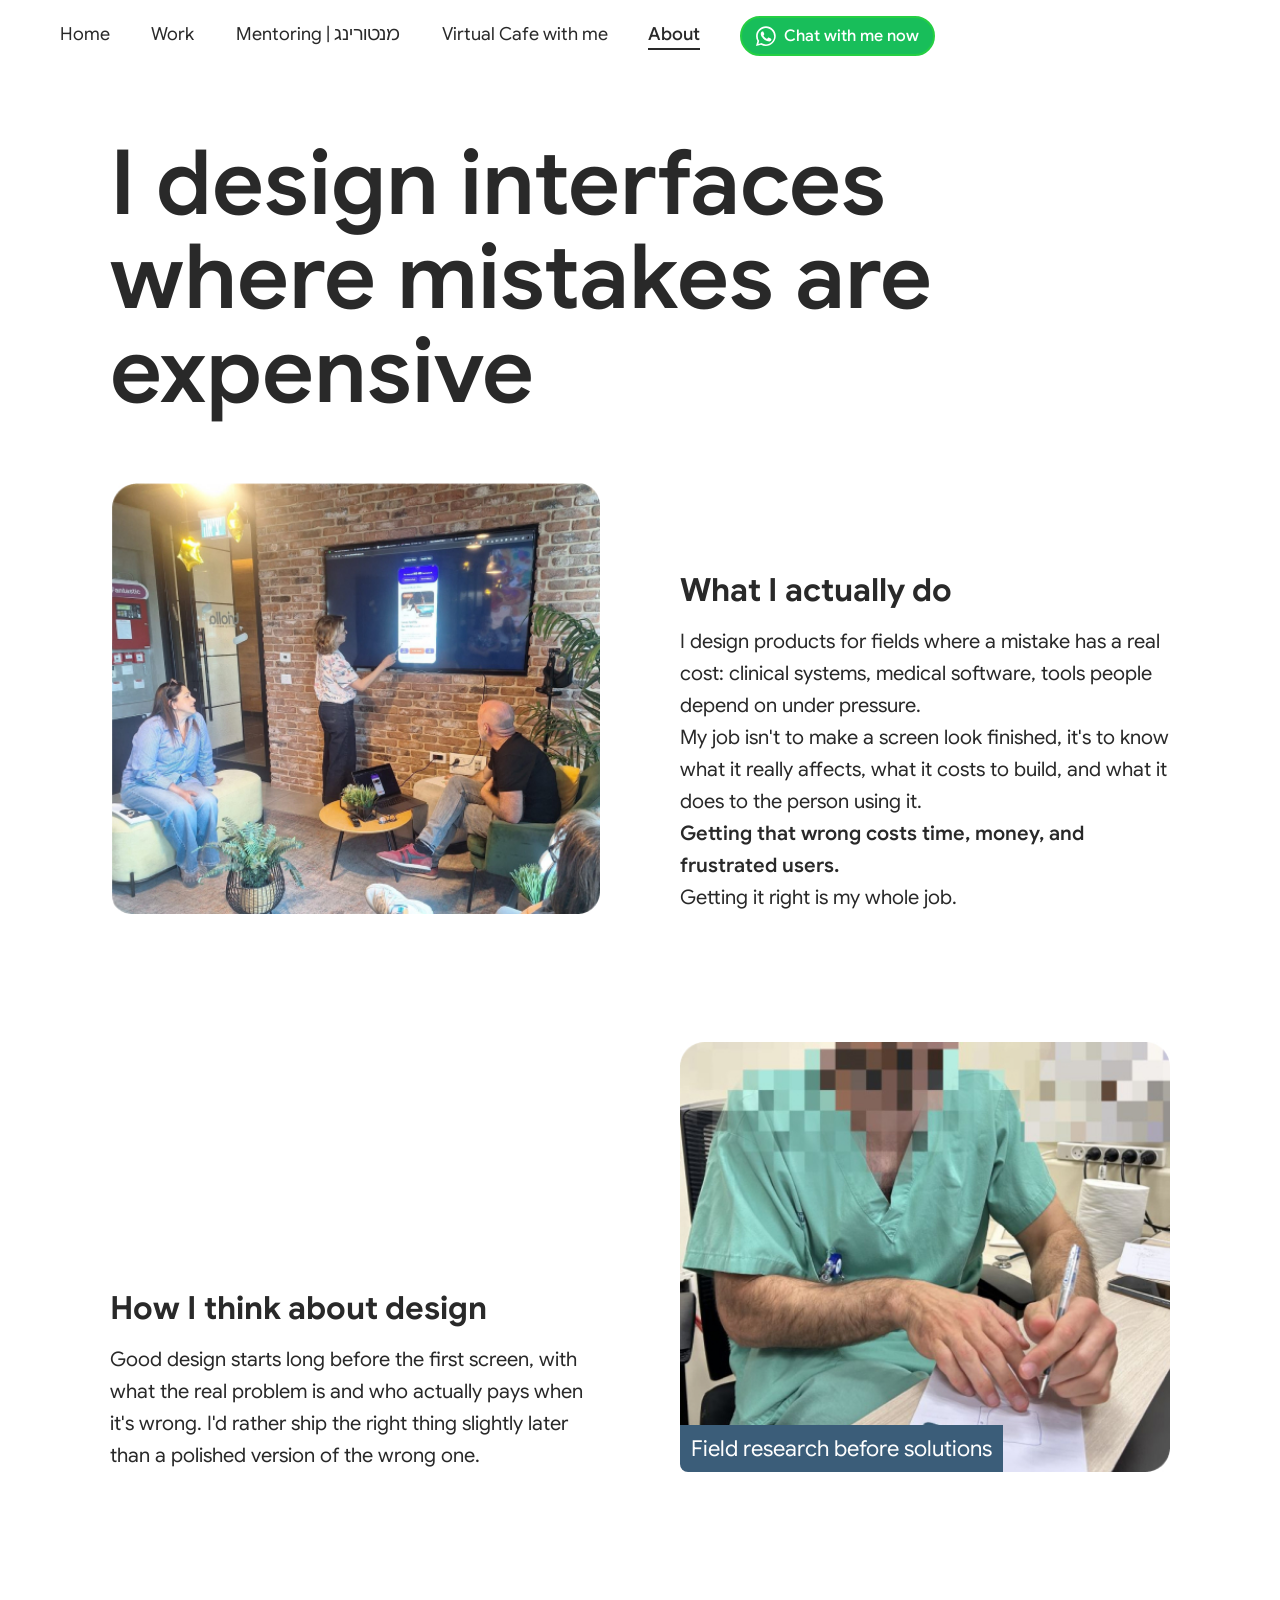
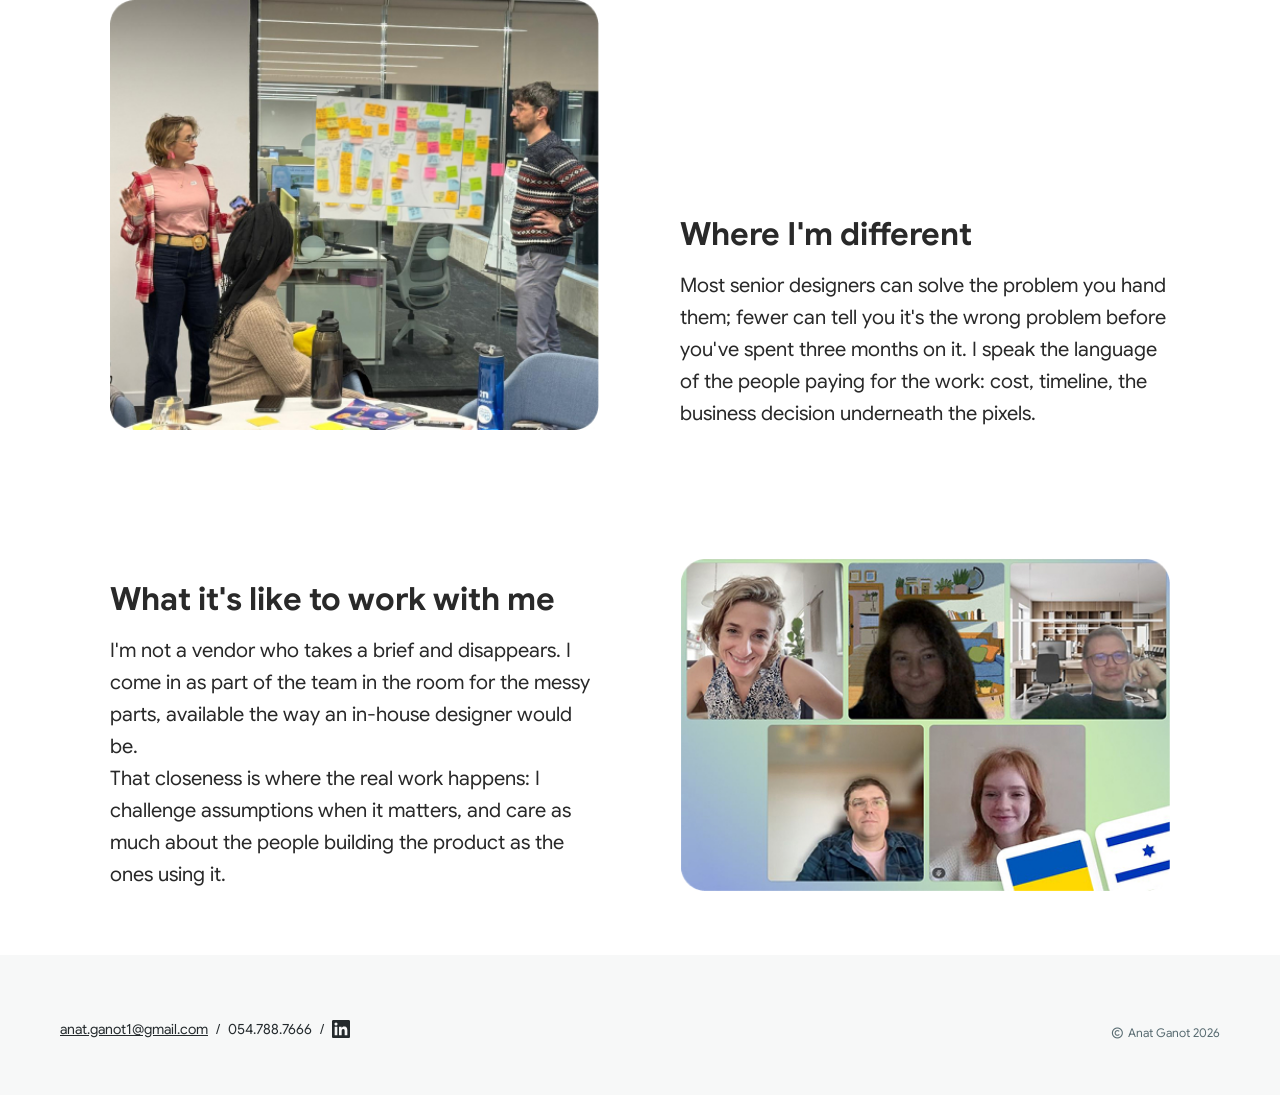
==== about.html @ b9b7912c "First version of my site" ====
<!DOCTYPE html>
<html lang="en">
<head>
  <meta charset="UTF-8" />
  <meta name="viewport" content="width=device-width, initial-scale=1.0" />
  <title>About — Anat Ganot</title>
  <meta name="description" content="Anat Ganot designs interfaces for fields where mistakes are expensive — clinical systems, medical software, and tools people depend on under pressure." />

  <link rel="preload" href="fonts/GoogleSans-Regular.woff2" as="font" type="font/woff2" crossorigin />
  <link rel="preload" href="fonts/GoogleSans-SemiBold.woff2" as="font" type="font/woff2" crossorigin />

  <link rel="stylesheet" href="styles.css?v=20260630" />
</head>
<body>

  <!-- ============ NAV ============ -->
  <header class="site-header">
    <nav class="nav container" aria-label="Primary">
      <a href="index.html" class="nav-link" data-text="Home"><span>Home</span></a>
      <a href="index.html#work" class="nav-link" data-text="Work"><span>Work</span></a>
      <!-- "How I Built This Site with AI" hidden for now; restore when the page is designed
      <a href="case-study.html" class="nav-link" data-text="How I Built This Site with AI"><span>How I Built This Site with AI</span></a>
      -->
      <a href="mentoring.html" class="nav-link" data-text="Mentoring | מנטורינג"><span>Mentoring | מנטורינג</span></a>
      <a href="book-call.html" class="nav-link" data-text="Virtual Cafe with me"><span>Virtual Cafe with me</span></a>
      <a href="about.html" class="nav-link is-active" data-text="About"><span>About</span></a>

      <a href="#" class="btn-whatsapp nav-chat js-whatsapp" role="button">
        <span class="wa-icon" aria-hidden="true"></span>
        <span>Chat with me now</span>
      </a>

      <button class="nav-toggle" aria-label="Open menu" aria-expanded="false" aria-controls="mobile-menu">
        <span></span><span></span><span></span>
      </button>
    </nav>
  </header>

  <div class="mobile-menu" id="mobile-menu" hidden>
    <a href="index.html" class="nav-link" data-text="Home"><span>Home</span></a>
    <a href="index.html#work" class="nav-link" data-text="Work"><span>Work</span></a>
    <!-- Hidden for now — to be designed later
    <a href="case-study.html" class="nav-link" data-text="How I Built This Site with AI"><span>How I Built This Site with AI</span></a>
    -->
    <a href="mentoring.html" class="nav-link" data-text="Mentoring | מנטורינג"><span>Mentoring | מנטורינג</span></a>
    <a href="book-call.html" class="nav-link" data-text="Virtual Cafe with me"><span>Virtual Cafe with me</span></a>
    <a href="about.html" class="nav-link is-active" data-text="About"><span>About</span></a>
  </div>

  <main class="about">
    <!-- Intro -->
    <section class="about-intro">
      <h1 class="about-headline">I design interfaces where mistakes are expensive</h1>
    </section>

    <!-- Section 1 — image left, text right -->
    <section class="about-row about-row--img-left">
      <h2 class="about-title">What I actually do</h2>
      <figure class="about-figure">
        <img src="assets/about/about-1.jpg" alt="Anat working on a clinical interface"
             onerror="this.classList.add('img-missing'); this.alt='Add assets/about/about-1.jpg';" />
      </figure>
      <div class="about-textblock">
        <p class="about-text">I design products for fields where a mistake has a real cost: clinical systems, medical software, tools people depend on under pressure.
My job isn't to make a screen look finished, it's to know what it really affects, what it costs to build, and what it does to the person using it.</p>
        <p class="about-text strong">Getting that wrong costs time, money, and frustrated users.</p>
        <p class="about-text">Getting it right is my whole job.</p>
      </div>
    </section>

    <!-- Section 2 — text left, image right (with caption) -->
    <section class="about-row about-row--img-right">
      <h2 class="about-title">How I think about design</h2>
      <figure class="about-figure">
        <img src="assets/about/about-2.jpg" alt="Field research session"
             onerror="this.classList.add('img-missing'); this.alt='Add assets/about/about-2.jpg';" />
        <figcaption class="about-caption">Field research before solutions</figcaption>
      </figure>
      <div class="about-textblock">
        <p class="about-text">Good design starts long before the first screen, with what the real problem is and who actually pays when it's wrong. I'd rather ship the right thing slightly later than a polished version of the wrong one.</p>
      </div>
    </section>

    <!-- Section 3 — image left, text right -->
    <section class="about-row about-row--img-left">
      <h2 class="about-title">Where I'm different</h2>
      <figure class="about-figure">
        <img src="assets/about/about-3.jpg" alt="Whiteboard problem framing"
             onerror="this.classList.add('img-missing'); this.alt='Add assets/about/about-3.jpg';" />
      </figure>
      <div class="about-textblock">
        <p class="about-text">Most senior designers can solve the problem you hand them; fewer can tell you it's the wrong problem before you've spent three months on it. I speak the language of the people paying for the work: cost, timeline, the business decision underneath the pixels.</p>
      </div>
    </section>

    <!-- Section 4 — text left, image right -->
    <section class="about-row about-row--img-right">
      <h2 class="about-title">What it's like to work with me</h2>
      <figure class="about-figure wide">
        <img src="assets/about/about-4.jpg" alt="Working alongside the team"
             onerror="this.classList.add('img-missing'); this.alt='Add assets/about/about-4.jpg';" />
      </figure>
      <div class="about-textblock">
        <p class="about-text">I'm not a vendor who takes a brief and disappears. I come in as part of the team in the room for the messy parts, available the way an in-house designer would be.
That closeness is where the real work happens: I challenge assumptions when it matters, and care as much about the people building the product as the ones using it.</p>
      </div>
    </section>
  </main>

  <!-- ============ FOOTER ============ -->
  <footer class="site-footer">
    <div class="footer-inner">
      <div class="footer-contact">
        <a href="mailto:anat.ganot1@gmail.com" class="footer-email">anat.ganot1@gmail.com</a>
        <span class="footer-sep">/</span>
        <a href="tel:+972547887666" class="footer-phone">054.788.7666</a>
        <span class="footer-sep">/</span>
        <a href="https://www.linkedin.com/in/anat-ganot-a889bb147/" class="footer-linkedin" target="_blank" rel="noopener" aria-label="Anat Ganot on LinkedIn">
          <svg viewBox="0 0 24 24" xmlns="http://www.w3.org/2000/svg" aria-hidden="true"><path d="M20.45 20.45h-3.56v-5.57c0-1.33-.03-3.04-1.85-3.04-1.85 0-2.14 1.45-2.14 2.94v5.67H9.35V9h3.41v1.56h.05c.48-.9 1.64-1.85 3.37-1.85 3.6 0 4.27 2.37 4.27 5.45v6.29zM5.34 7.43a2.06 2.06 0 1 1 0-4.13 2.06 2.06 0 0 1 0 4.13zM7.12 20.45H3.56V9h3.56v11.45zM22.22 0H1.77C.79 0 0 .77 0 1.72v20.56C0 23.23.79 24 1.77 24h20.45c.98 0 1.78-.77 1.78-1.72V1.72C24 .77 23.2 0 22.22 0z"/></svg>
        </a>
      </div>
      <div class="footer-copy">
        <span class="c">©</span>
        <span>Anat Ganot 2026</span>
      </div>
    </div>
  </footer>

  <!-- Floating WhatsApp (mobile only) -->
  <a href="#" class="whatsapp-float js-whatsapp" aria-label="Chat with me on WhatsApp">
    <span class="wa-icon" aria-hidden="true"></span>
    <span class="whatsapp-float-label">Chat with me now</span>
  </a>

  <script src="main.js?v=20260630"></script>
</body>
</html>
---- styles.css ----
/* ============================================================
   Anat Ganot — Portfolio
   Tokens pulled from Figma (My new website / node 377:21655)
   ============================================================ */

/* ---- Google Sans (self-hosted, subset: Latin + Hebrew + symbols) ---- */
@font-face {
  font-family: 'Google Sans';
  font-style: normal;
  font-weight: 400;
  font-display: swap;
  src: url('fonts/GoogleSans-Regular.woff2') format('woff2');
}
@font-face {
  font-family: 'Google Sans';
  font-style: normal;
  font-weight: 500;
  font-display: swap;
  src: url('fonts/GoogleSans-Medium.woff2') format('woff2');
}
@font-face {
  font-family: 'Google Sans';
  font-style: normal;
  font-weight: 600;
  font-display: swap;
  src: url('fonts/GoogleSans-SemiBold.woff2') format('woff2');
}
@font-face {
  font-family: 'Google Sans';
  font-style: normal;
  font-weight: 700;
  font-display: swap;
  src: url('fonts/GoogleSans-Bold.woff2') format('woff2');
}

:root {
  /* Font families */
  --font-main: 'Google Sans', system-ui, -apple-system, sans-serif;
  --font-poppins: var(--font-main); /* Poppins removed — Google Sans only (supports EN + HE) */

  /* Neutrals */
  --neutral-950: #292929;
  --neutral-900: #3d3d3d;
  --neutral-600: #656565;
  --neutral-500: #7c7c7c;
  --neutral-300: #bdbdbd;
  --neutral-200: #dcdcdc;
  --neutral-75:  #f6f6f6;
  --neutral-50:  #ffffff;

  /* Brand */
  --porcelain-50:  #f7f8f8;
  --porcelain-100: #f1f3f4;
  --paradiso-400:  #44c6cc;
  --paradiso-800:  #255c65;
  --nav-ink:       #12333a; /* header nav link color (Figma: Header items) */
  --teal-2:        #1b9f94;
  --purple-500:    #926097;

  /* WhatsApp / shipping */
  --whatsapp:        #18be5a;
  --whatsapp-border: #25cf43;
  --shipping-light:  #e8fef1;
  --shipping-dark:   #18be5a;

  /* Type scale */
  --t-6xl: 90px;  --lh-6xl: 94px;
  --t-3xl: 32px;
  --t-2xl: 24px;  --lh-2xl: 32px;
  --t-xl:  20px;
  --t-lg:  18px;
  --t-md:  16px;  --lh-md: 24px;
  --t-sm:  14px;  --lh-sm: 20px;
  --t-xs:  12px;  --lh-xs: 16px;

  /* Layout */
  --container: 1240px;
  --gutter: 40px;
  --radius-card: 8px;
}

* { box-sizing: border-box; }

html { scroll-behavior: smooth; }

body {
  margin: 0;
  font-family: var(--font-main);
  color: var(--neutral-950);
  background: var(--neutral-50);
  -webkit-font-smoothing: antialiased;
  text-rendering: optimizeLegibility;
}

a { color: inherit; text-decoration: none; }

.container {
  max-width: var(--container);
  margin: 0 auto;
  padding-inline: var(--gutter);
}

/* ============ NAV ============ */
.site-header {
  position: sticky;
  top: 0;
  z-index: 50;
  background: rgba(255, 255, 255, 0.92);
  backdrop-filter: blur(8px);
  border-bottom: 1px solid transparent;
}

.nav {
  display: flex;
  align-items: center;
  gap: 40px;                 /* new nav: wider, left-aligned spacing */
  height: 72px;
}

/* Nav links — Figma node 362:15549: 18px, #292929, Idle=Regular, Hover/Selected=Medium + underline */
.nav-link {
  display: inline-flex;
  flex-direction: column;
  align-items: center;            /* stacks the visible text over a hidden bold "ghost" */
  font-size: 18px;
  font-weight: 400;
  color: var(--neutral-950);
  white-space: nowrap;
  padding: 0;
}
/* underline lives on the label span, so it matches the text width (not the padding) */
.nav-link > span {
  border-bottom: 2px solid transparent;
  padding-bottom: 3px;
}
/* Hidden Medium-weight copy fixes each link's width to its bold footprint,
   so hover/active weight changes never reflow neighbouring links. */
.nav-link::after {
  content: attr(data-text);
  font-weight: 500;
  height: 0;
  overflow: hidden;
  visibility: hidden;
  pointer-events: none;
}
.nav-link:hover,
.nav-link.is-active { font-weight: 500; }

/* Selected state = Medium weight + 2px underline (#292929) matching label width, desktop nav only */
.nav .nav-link.is-active > span { border-bottom-color: var(--neutral-950); }
/* nav is left-aligned now; chat button only gets pushed right on mobile (see media query) */

/* ============ WHATSAPP BUTTON (shared) ============ */
.btn-whatsapp {
  display: inline-flex;
  align-items: center;
  gap: 8px;
  height: 40px;
  padding: 8px 14px;
  border-radius: 999px;
  background: var(--whatsapp);
  border: 2px solid var(--whatsapp-border);
  color: #fff;
  font-size: var(--t-md);
  font-weight: 500;
  white-space: nowrap;
  cursor: pointer;
  transition: filter 0.15s ease, transform 0.15s ease;
}
.btn-whatsapp:hover { filter: brightness(1.05); }
.btn-whatsapp:active { transform: translateY(1px); }

.wa-icon {
  width: 20px; height: 20px;
  flex: 0 0 20px;
  background: #fff;
  -webkit-mask: var(--wa-svg) center / contain no-repeat;
          mask: var(--wa-svg) center / contain no-repeat;
}
:root {
  --wa-svg: url("data:image/svg+xml;utf8,<svg xmlns='http://www.w3.org/2000/svg' viewBox='0 0 32 32'><path d='M16 .4C7.2.4.1 7.5.1 16.3c0 2.8.7 5.5 2.1 7.9L0 32l8-2.1c2.3 1.3 4.9 1.9 7.6 1.9h.1c8.8 0 15.9-7.1 15.9-15.9C31.6 7.5 24.8.4 16 .4zm0 29c-2.4 0-4.7-.6-6.7-1.8l-.5-.3-5 1.3 1.3-4.9-.3-.5a13 13 0 0 1-2-7c0-7.2 5.9-13.1 13.1-13.1 3.5 0 6.8 1.4 9.3 3.9a13 13 0 0 1 3.8 9.3c0 7.2-5.9 13.1-13 13.1zm7.2-9.8c-.4-.2-2.3-1.2-2.7-1.3-.4-.1-.6-.2-.9.2-.3.4-1 1.3-1.3 1.6-.2.2-.5.3-.9.1-.4-.2-1.7-.6-3.2-2-1.2-1-2-2.4-2.2-2.8-.2-.4 0-.6.2-.8.2-.2.4-.5.6-.7.2-.2.3-.4.4-.7.1-.3.1-.5 0-.7-.1-.2-.9-2.2-1.3-3-.3-.8-.7-.7-.9-.7h-.8c-.3 0-.7.1-1.1.5-.4.4-1.5 1.4-1.5 3.5s1.5 4.1 1.7 4.3c.2.3 3 4.6 7.3 6.4 1 .4 1.8.7 2.4.9 1 .3 1.9.3 2.6.2.8-.1 2.3-1 2.7-1.9.3-.9.3-1.7.2-1.9-.1-.2-.4-.3-.8-.5z'/></svg>");
}

/* ============ HERO ============ */
.display {
  font-family: var(--font-main);
  font-weight: 600;
  letter-spacing: -0.02em;
  font-size: clamp(48px, 8vw, var(--t-6xl));
  line-height: 1.04;
  margin: 0;
  color: var(--neutral-950);
}

.hero {
  display: grid;
  grid-template-columns: 1fr minmax(320px, 480px);
  gap: 48px;
  align-items: center;
  padding-top: 64px;
  padding-bottom: 48px;
}
/* fixed hero height on desktop only */
@media (min-width: 821px) {
  .hero { height: 493px; }
}

.breadcrumb {
  margin-top: 12px;
  font-size: clamp(18px, 2.2vw, var(--t-2xl));
  color: var(--neutral-950);
  line-height: var(--lh-2xl);
}
.breadcrumb .sep { color: var(--neutral-300); margin: 0 4px; }
.breadcrumb .accent { color: var(--paradiso-400); }

.hero-photo img {
  width: 100%;
  height: auto;
  display: block;
  border-radius: 8px;
}

/* Missing-image placeholder */
.img-missing {
  background: var(--porcelain-100);
  border: 1px dashed var(--neutral-300);
  min-height: 220px;
  display: grid;
  place-items: center;
  color: var(--neutral-500);
  font-size: var(--t-sm);
}

/* ============ WORK TITLE ============ */
/* offset anchor jumps so the sticky header doesn't cover the target */
#home, #work, #about, #mentoring, #projects { scroll-margin-top: 88px; }

.work { padding-top: 24px; padding-bottom: 32px; }
.work-head { display: flex; align-items: center; gap: 24px; }
.work-arrow { display: inline-flex; flex: 0 0 auto; line-height: 0; transition: transform 0.15s ease; }
.work-arrow svg { width: clamp(44px, 7vw, 64px); height: auto; display: block; }
.work-arrow:hover { transform: translateY(3px); }
.work-title { font-size: clamp(48px, 8vw, var(--t-6xl)); }

/* ============ BANNER ============ */
.banner-wrap {
  background:
    radial-gradient(120% 180% at 0% 0%, rgba(68,198,204,0.35) 0%, rgba(37,92,101,0.15) 30%, transparent 60%),
    #1b1b1b;
}
.banner {
  max-width: var(--container);
  margin: 0 auto;
  padding: 28px var(--gutter);
  display: flex;
  flex-direction: column;
  align-items: center;
  gap: 16px;
  text-align: center;
}
.banner-title {
  margin: 0;
  color: #fff;
  font-size: var(--t-2xl);
  font-weight: 600;
}
.banner-sub {
  margin: 0;
  color: rgba(255,255,255,0.82);
  font-size: var(--t-md);
  line-height: var(--lh-md);
  max-width: 640px;
}

/* ============ CARD GRID ============ */
.work-grid-wrap { padding-top: 40px; padding-bottom: 40px; }

.card-grid {
  display: grid;
  grid-template-columns: repeat(3, 1fr);
  gap: 24px;
}

.card {
  display: flex;
  flex-direction: column;
  gap: 10px;
  min-height: 402px;
  padding: 24px;
  border: 1px solid #d7dee0;       /* Figma card stroke */
  border-radius: var(--radius-card);
  background: var(--neutral-50);
}

/* Card header */
.card-head {
  display: flex;
  gap: 12px;
  align-items: center;
}
.card-logo {
  width: 48px; height: 48px;
  flex: 0 0 48px;
  border-radius: 2px;
  display: grid;
  place-items: center;
  overflow: hidden;
  background: var(--neutral-50);
  font-family: var(--font-poppins);
  font-weight: 600;
  font-size: 18px;
  color: var(--neutral-600);
}
.card-logo img { width: 100%; height: 100%; object-fit: contain; }
.card-title {
  margin: 0;
  font-size: var(--t-xl);
  font-weight: 600;
  line-height: var(--t-3xl);
  color: var(--neutral-950);
}
.card-url {
  display: block;
  font-family: var(--font-poppins);
  font-size: var(--t-xs);
  line-height: var(--lh-xs);
  color: var(--neutral-500);
}
.card-acquired {
  font-size: var(--t-xs);
  color: var(--neutral-500);
}

/* Actively shipping badge */
.shipping-badge {
  display: inline-flex;
  align-items: center;
  gap: 4px;
  align-self: flex-start;
  padding: 2px 6px 2px 4px;
  border: 1px solid var(--shipping-dark);
  border-radius: 4px;
  background: var(--shipping-light);
  color: var(--shipping-dark);
  font-size: var(--t-xs);
  line-height: var(--lh-xs);
}
.shipping-badge::before {
  content: "";
  width: 6px; height: 6px;
  border-radius: 50%;
  background: var(--shipping-dark);
  animation: shipping-blink 1.2s ease-in-out infinite;
}
@keyframes shipping-blink {
  0%, 100% { opacity: 1; }
  50%      { opacity: 0.2; }
}
/* respect users who prefer reduced motion */
@media (prefers-reduced-motion: reduce) {
  .shipping-badge::before { animation: none; }
}

/* Description */
.card-desc {
  margin: 0;
  font-size: var(--t-sm);
  line-height: var(--t-xl);
  color: var(--neutral-950);
}

/* Tags */
.card-tags {
  display: flex;
  flex-wrap: wrap;
  gap: 4px;
}
.tag {
  border: 1px solid var(--neutral-200);
  border-radius: 3px;
  padding: 2px 6px;
  font-size: var(--t-xs);
  color: var(--neutral-600);
  white-space: nowrap;
}

/* push the bottom block (quote + date) down */
.card-spacer { flex: 1 1 auto; }

/* Quote */
.card-quote {
  background: var(--porcelain-50);
  border-radius: 4px;
  padding: 4px 8px;
}
.card-quote p {
  margin: 0;
  font-family: var(--font-poppins);
  font-weight: 600;
  font-size: var(--t-xs);
  line-height: var(--lh-xs);
  color: var(--paradiso-800);
}
.card-quote cite {
  display: block;
  margin-top: 2px;
  font-style: normal;
  font-weight: 300;
  font-size: var(--t-xs);
  color: var(--paradiso-800);
}

.card-link {
  font-size: var(--t-xs);
  color: var(--neutral-500);
  text-decoration: underline;
  align-self: flex-start;
}

/* Date */
.card-date {
  font-size: var(--t-xs);
  color: var(--neutral-600);
}

/* ============ FLOATING WHATSAPP ============ */
.whatsapp-float {
  position: fixed;
  left: 24px;
  bottom: 24px;
  z-index: 60;
  display: none; /* hidden on desktop; shown on mobile only */
  align-items: center;
  gap: 8px;
  height: 48px;
  padding: 0 18px;
  border-radius: 999px;
  background: var(--whatsapp);
  border: 2px solid var(--whatsapp-border);
  color: #fff;
  font-weight: 500;
  box-shadow: 0 6px 20px rgba(24,190,90,0.35);
  transition: filter 0.15s ease, transform 0.15s ease;
}
.whatsapp-float:hover { filter: brightness(1.05); transform: translateY(-1px); }
.whatsapp-float .wa-icon { width: 24px; height: 24px; flex-basis: 24px; }

/* ============ MOBILE ============ */
.nav-toggle { display: none; }
.mobile-menu { display: none; }

@media (max-width: 900px) {
  .card-grid { grid-template-columns: repeat(2, 1fr); }
}

@media (max-width: 820px) {
  /* Collapse nav: hide inline links, keep Chat + hamburger */
  .nav-link { display: none; }
  .nav { gap: 12px; }
  .nav-chat { margin-left: auto; }

  .nav-toggle {
    display: inline-flex;
    flex-direction: column;
    justify-content: center;
    gap: 5px;
    width: 40px; height: 40px;
    padding: 0 8px;
    background: none;
    border: none;
    cursor: pointer;
  }
  .nav-toggle span {
    display: block;
    height: 2px;
    width: 24px;
    background: var(--neutral-950);
    transition: transform 0.2s ease, opacity 0.2s ease;
  }
  .nav-toggle[aria-expanded="true"] span:nth-child(1) { transform: translateY(7px) rotate(45deg); }
  .nav-toggle[aria-expanded="true"] span:nth-child(2) { opacity: 0; }
  .nav-toggle[aria-expanded="true"] span:nth-child(3) { transform: translateY(-7px) rotate(-45deg); }

  .mobile-menu {
    position: fixed;
    inset: 0;                 /* cover the whole screen */
    z-index: 40;              /* header (z-index 50) stays on top so the X is clickable */
    display: flex;
    flex-direction: column;
    gap: 4px;
    padding: 88px var(--gutter) 32px; /* clear the 72px header */
    background: #fff;
    overflow-y: auto;
  }
  .mobile-menu[hidden] { display: none; }
  .mobile-menu .nav-link {
    display: block;
    padding: 12px 0;
    font-size: var(--t-lg);
    border-bottom: 1px solid var(--neutral-75);
  }
  .mobile-menu .nav-link.is-active::after { display: none; }

  .hero {
    grid-template-columns: 1fr;
    gap: 24px;
    padding-top: 40px;
  }
  .hero-photo { order: -1; }

  .whatsapp-float-label { display: none; }
  .whatsapp-float {
    display: inline-flex; /* show on mobile only */
    padding: 0;
    width: 56px;
    height: 56px;
    justify-content: center;
    left: auto;        /* move to the right on mobile */
    right: 20px;
  }
  .whatsapp-float .wa-icon { width: 26px; height: 26px; flex-basis: 26px; }
}

@media (max-width: 560px) {
  :root { --gutter: 20px; }
  .card-grid { grid-template-columns: 1fr; }
  .banner { padding: 24px 20px; }

  /* mobile: card height flows with its content (desktop stays equal-height) */
  .card { min-height: 0; }
  .card-spacer { display: none; }
}

/* ============================================================
   ABOUT PAGE
   ============================================================ */
.about { max-width: 1188px; margin: 0 auto; padding-inline: 64px; }

.about-intro { padding-top: 64px; }
.about-headline {
  font-family: var(--font-main);
  font-weight: 600;
  font-size: clamp(40px, 7.4vw, 90px);
  line-height: 1.045;               /* 94 / 90 */
  letter-spacing: 0;                /* Figma: 0 */
  color: var(--neutral-950);
  margin: 0;
  max-width: 1160px;
}

/* Desktop: 2-col grid. Image spans full height on one side; title sits just
   above the text on the other, the pair bottom-aligned to the image.
   DOM order is title → figure → text, which is exactly the mobile order. */
.about-row {
  display: grid;
  grid-template-columns: 1fr 1fr;
  grid-template-rows: 1fr auto;
  column-gap: 80px;
  padding: 64px 0;
}
.about-row .about-title    { grid-row: 1; align-self: end; }
.about-row .about-textblock { grid-row: 2; }
.about-row .about-figure   { grid-row: 1 / span 2; align-self: end; }

/* image left, text right (sections 1 & 3) */
.about-row--img-left .about-figure { grid-column: 1; }
.about-row--img-left .about-title,
.about-row--img-left .about-textblock { grid-column: 2; }

/* text left, image right (sections 2 & 4) */
.about-row--img-right .about-figure { grid-column: 2; }
.about-row--img-right .about-title,
.about-row--img-right .about-textblock { grid-column: 1; }

.about-title {
  font-family: var(--font-main);
  font-weight: 700;                 /* Bold */
  font-size: clamp(24px, 3.2vw, 32px);
  line-height: 1.5;                 /* 48 / 32 */
  color: var(--neutral-950);
  margin: 0 0 12px;                 /* Figma: title→text gap 12 */
}
.about-text {
  font-family: var(--font-main);
  font-weight: 400;                 /* Regular */
  font-size: clamp(17px, 2.1vw, 20px);  /* Figma body: 20px */
  line-height: 1.6;                 /* 32 / 20 */
  color: var(--neutral-950);
  margin: 0;
  white-space: pre-line;            /* keep the line breaks from Figma */
}
.about-text + .about-text { margin-top: 0; }  /* Figma: closing lines stack tight */
.about-text.strong { font-weight: 600; }      /* SemiBold */

.about-figure { position: relative; min-width: 0; margin: 0; } /* reset UA figure margin (40px left) */
.about-figure img {
  width: 100%;
  aspect-ratio: 469 / 412;
  object-fit: cover;
  border-radius: 8px;
  display: block;
}
.about-figure.wide img { aspect-ratio: 469 / 318; }

.about-caption {
  position: absolute;
  left: 0;
  bottom: 0;
  background: #3b5d79;
  color: #fefefe;
  font-family: var(--font-main);
  font-weight: 400;
  font-size: clamp(16px, 2vw, 22px);
  line-height: 1.33;                 /* 29 / 22 */
  padding: 9px 11px;
  max-width: 72%;
  border-bottom-left-radius: 8px;    /* follow the image's rounded corner */
}

@media (max-width: 820px) {
  /* mobile: stack in DOM order — title, image, text */
  .about-row { display: flex; flex-direction: column; align-items: stretch; gap: 16px; padding: 40px 0; }
  .about-row .about-title { align-self: stretch; margin-bottom: 0; }
  /* image keeps its natural ratio and size, aligned to the left (not full-width) */
  .about-row .about-figure {
    align-self: flex-start;
    margin-right: auto;       /* belt-and-suspenders: forces the figure left */
    width: 72%;
    max-width: 360px;
  }
}
@media (max-width: 560px) {
  .about { padding-inline: var(--gutter); }
}

/* ============================================================
   FOOTER (shared across pages) — Figma node 519:2003
   ============================================================ */
.site-footer { width: 100%; background: var(--porcelain-50); }
.footer-inner {
  max-width: var(--container);
  margin: 0 auto;
  min-height: 140px;
  padding: 24px var(--gutter) 16px;
  display: flex;
  align-items: center;
  justify-content: space-between;
  gap: 27px;
  flex-wrap: wrap;
}
.footer-contact {
  display: flex;
  align-items: center;
  gap: 8px;
  font-family: var(--font-main);
  font-size: 14px;
  line-height: 20px;
  color: #242a2d;
}
.footer-email { color: #242a2d; text-decoration: underline; }
.footer-email:hover { color: var(--paradiso-800); }
.footer-sep, .footer-phone { color: #242a2d; }
.footer-phone { text-decoration: none; }      /* tap-to-call link, kept unstyled per design */
.footer-phone:hover { color: var(--paradiso-800); }
.footer-linkedin { display: inline-flex; align-items: center; }
.footer-linkedin svg { width: 18px; height: 18px; fill: #242a2d; display: block; }
.footer-linkedin:hover svg { fill: var(--paradiso-800); }
.footer-copy {
  display: flex;
  align-items: baseline;   /* © sits on the same baseline as the year text */
  gap: 4px;
  font-family: var(--font-main);
  font-size: 12px;
  line-height: 16px;
  color: #586b71;
}
/* © is 24px (Figma) but Google Sans draws it ~0.27em above the baseline,
   so it's nudged down to visually rest on the same baseline as the text. */
.footer-copy .c {
  font-size: 24px;
  line-height: 1;
  display: inline-block;
  transform: translateY(0.34em);
}

/* ============================================================
   BOOKING PAGE (Set a 20-min call)
   ============================================================ */
.booking { max-width: 1188px; margin: 0 auto; padding: 64px 64px 96px; }
.booking-title {                     /* headline — 48px SemiBold, lh 90 (Figma) */
  font-family: var(--font-main);
  font-weight: 600;
  font-size: clamp(34px, 4.6vw, 48px);
  line-height: 1.333;                /* 64 / 48 */
  color: var(--neutral-950);
  margin: 0;
}
.booking-sub {                       /* "So glad we're meeting!..." — 24px Regular */
  font-family: var(--font-main);
  font-weight: 400;
  font-size: clamp(18px, 2.3vw, 24px);
  line-height: 1.333;                /* 32 / 24 */
  color: var(--neutral-950);
  margin: 24px 0 40px;               /* Figma: 24px gap below the headline */
}
@media (max-width: 560px) { .booking { padding-inline: var(--gutter); } }
.booking-embed {
  border: 1px solid var(--neutral-200);
  border-radius: 12px;
  overflow: hidden;
  background: #fff;
}
.booking-embed iframe { width: 100%; border: 0; display: block; min-height: 640px; }
.booking-placeholder {
  display: grid;
  place-items: center;
  min-height: 460px;
  background: var(--porcelain-50);
  color: var(--neutral-500);
  text-align: center;
  padding: 40px;
  font-size: 16px;
  line-height: 1.5;
}
.booking-alt { margin-top: 28px; font-size: 16px; color: var(--neutral-600); }
.booking-alt a { color: var(--paradiso-800); text-decoration: underline; }

/* ============================================================
   MENTORING PAGE (RTL, Hebrew) — Figma node 461:5758
   ============================================================ */
.m-container { max-width: 1064px; margin: 0 auto; padding-inline: var(--gutter); }

/* sub-menu (sticky tabs under the header) */
.subnav {
  position: sticky;
  top: 72px;
  z-index: 30;                 /* below the mobile-menu overlay (40) so it's covered when open */
  background: #fff;
  border-bottom: 1px solid var(--neutral-200);
}
.subnav-inner {
  max-width: 1064px;
  margin: 0 auto;
  padding: 14px var(--gutter);
  display: flex;
  flex-wrap: wrap;
  gap: 24px;
  justify-content: flex-start;     /* RTL container → packs to the right */
}
.subnav-link {
  font-family: var(--font-main);
  font-size: 14px;
  line-height: 1;
  color: var(--nav-ink);
  padding: 6px 8px;
  border-radius: 20px;
  white-space: nowrap;
  display: inline-flex;
  align-items: center;
  transition: background 0.15s ease;
}
.subnav-link:hover { background: #eef6f8; }
.subnav-link.is-active { background: #dbeef2; font-weight: 500; }

/* hero */
.m-hero { padding-block: 40px; }         /* Figma: 40px above the title (horizontal padding via .m-container) */
.m-hero-title {
  font-family: var(--font-main);
  font-weight: 600;                /* Google Sans SemiBold */
  font-size: clamp(40px, 7.4vw, 90px);
  line-height: 1.044;              /* 94 / 90 */
  letter-spacing: 0;               /* Figma: 0 */
  color: var(--neutral-950);
  margin: 0;
  text-align: right;
}
/* hero sub-heading — 32px Bold, like a section title (Figma) */
.m-hero-sub {
  font-family: var(--font-main);
  font-weight: 700;
  font-size: clamp(24px, 3.2vw, 32px);
  line-height: 1.5;                /* 48 / 32 */
  color: var(--neutral-950);
  margin: 0 0 12px;
  text-align: right;
}
.m-hero-row {
  display: flex;
  gap: 64px;
  align-items: flex-end;           /* bottom-aligned, per Figma */
  margin-top: 32px;
}
.m-hero-copy { flex: 1 1 auto; min-width: 0; }
.m-hero-figure { flex: 0 0 259px; max-width: 259px; margin: 0; }
.m-hero-figure img {
  width: 100%;
  aspect-ratio: 259 / 168;
  object-fit: cover;
  border-radius: 8px;
  display: block;
}

/* content sections */
.m-section { padding-block: 40px; }
.m-section-title {
  font-family: var(--font-main);
  font-weight: 700;                /* Bold */
  font-size: clamp(24px, 3.2vw, 32px);
  line-height: 1.5;                /* 48 / 32 */
  color: var(--neutral-950);
  margin: 0 0 12px;                /* Figma: title→content gap 12 */
  text-align: right;
}
.m-block { margin: 0 0 24px; }     /* gap between sub-paragraph blocks */
.m-block:last-child { margin-bottom: 0; }
.m-subtitle {
  font-family: var(--font-main);
  font-weight: 600;                /* SemiBold */
  font-size: clamp(20px, 2.5vw, 24px);
  line-height: 1.333;              /* 32 / 24 */
  color: var(--neutral-950);
  margin: 0 0 4px;                 /* sub-title→text gap 4 */
  text-align: right;
}
.m-text {
  font-family: var(--font-main);
  font-weight: 400;                /* Regular */
  font-size: clamp(17px, 2.1vw, 20px);  /* Figma body: 20px */
  line-height: 1.6;                /* 32 / 20 */
  color: var(--neutral-950);
  margin: 0;
  text-align: right;
  white-space: pre-line;           /* keep Figma line breaks */
}
.m-text + .m-text { margin-top: 8px; }

/* testimonials */
.m-testimonials { padding-block: 40px 64px; }
.m-testimonials-grid {
  display: flex;
  gap: 80px;
  justify-content: center;
  align-items: flex-start;
  margin-top: 24px;
  flex-wrap: wrap;
}
.m-testimonial { flex: 0 0 274px; max-width: 274px; margin: 0; }
.m-testimonial img { width: 100%; height: auto; border-radius: 8px; display: block; } /* natural ratio, uncropped */

/* sticky header (72) + subnav offset for in-page jumps */
#m-hero, #m-talk, #m-process, #m-how, #m-testimonials { scroll-margin-top: 132px; }

@media (max-width: 820px) {
  /* sub-menu wraps into right-aligned rows (RTL), no horizontal scroll */
  .subnav-inner { justify-content: flex-start; gap: 12px 16px; }
  .m-hero-row { flex-direction: column; align-items: stretch; gap: 20px; }
  .m-hero-figure { flex: none; max-width: 320px; }
  .m-testimonials-grid { gap: 32px; }
}
@media (max-width: 560px) {
  .subnav-inner { gap: 10px 14px; padding: 12px var(--gutter); }
  .m-testimonial { flex-basis: 100%; max-width: 340px; }
}

@media (max-width: 560px) {
  .footer-inner {
    flex-direction: column;
    align-items: flex-start;
    gap: 12px;
    min-height: 0;
    padding: 24px var(--gutter);
  }
}
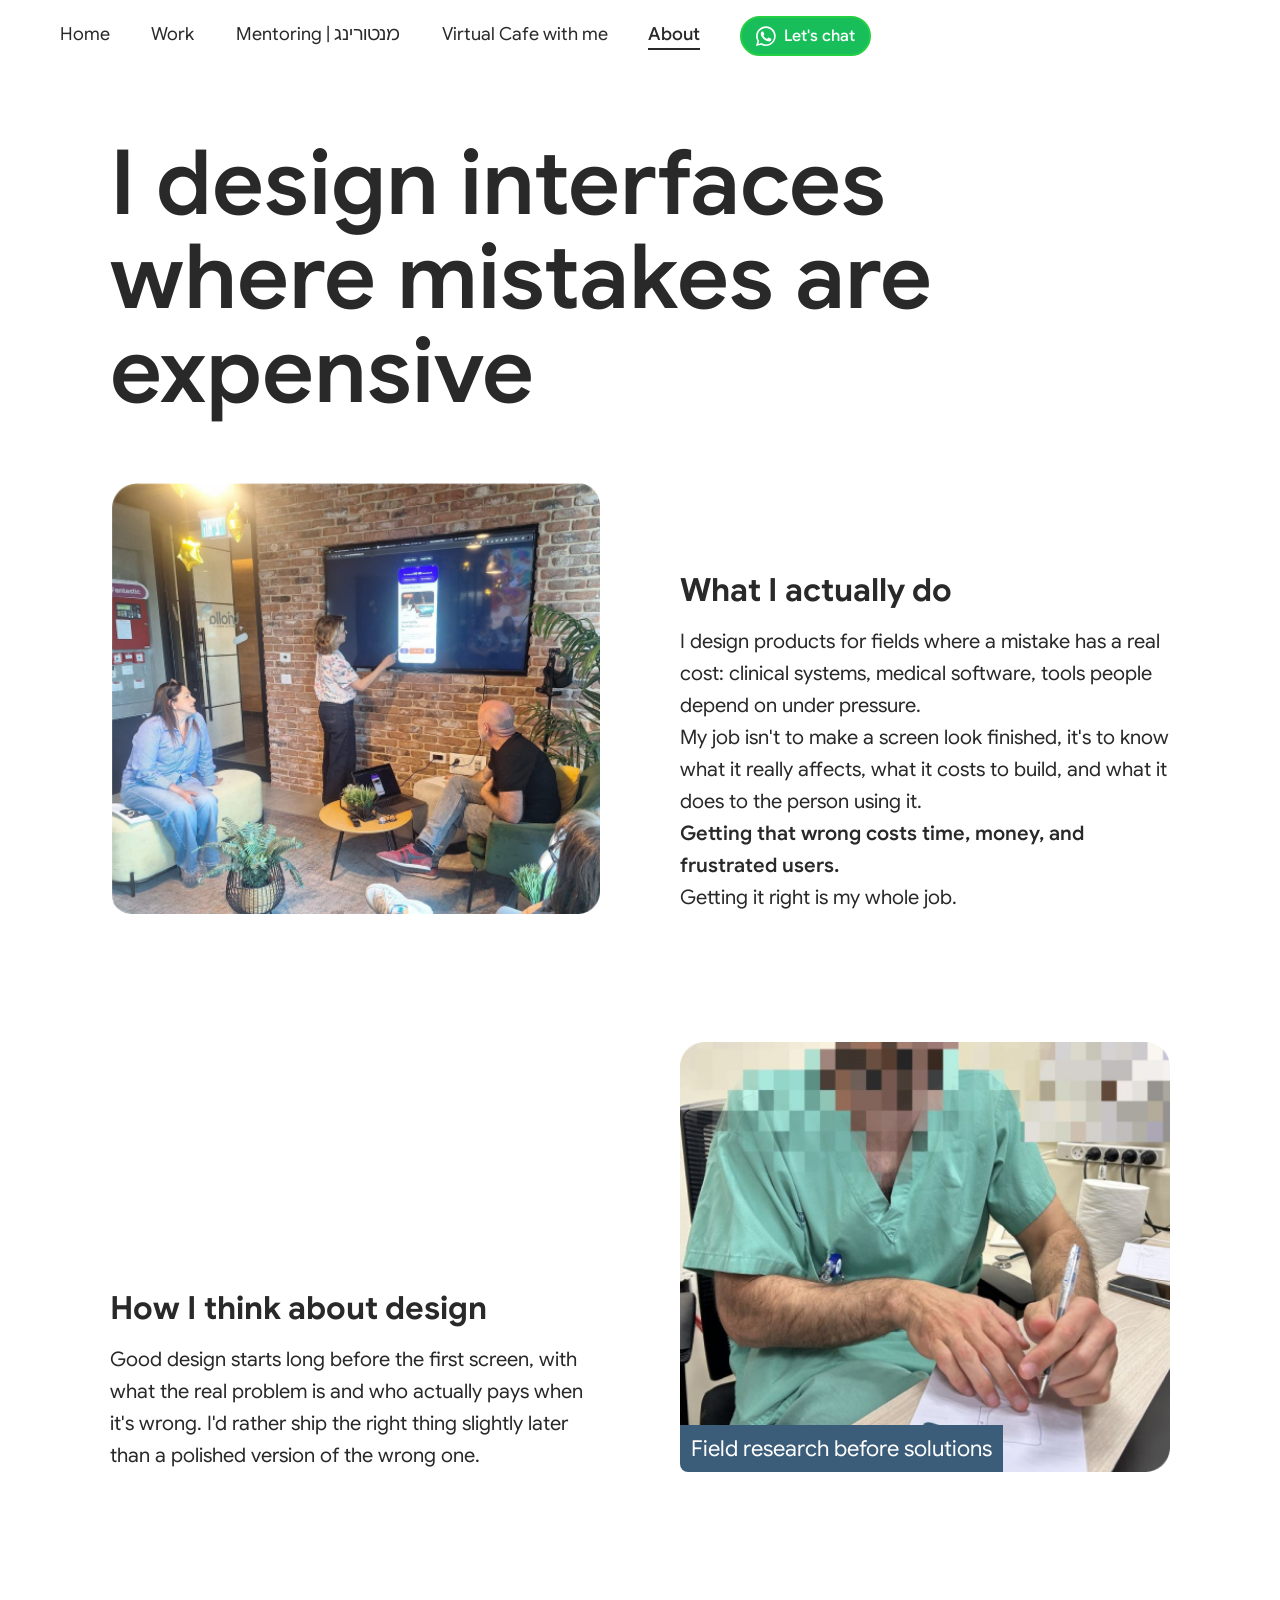
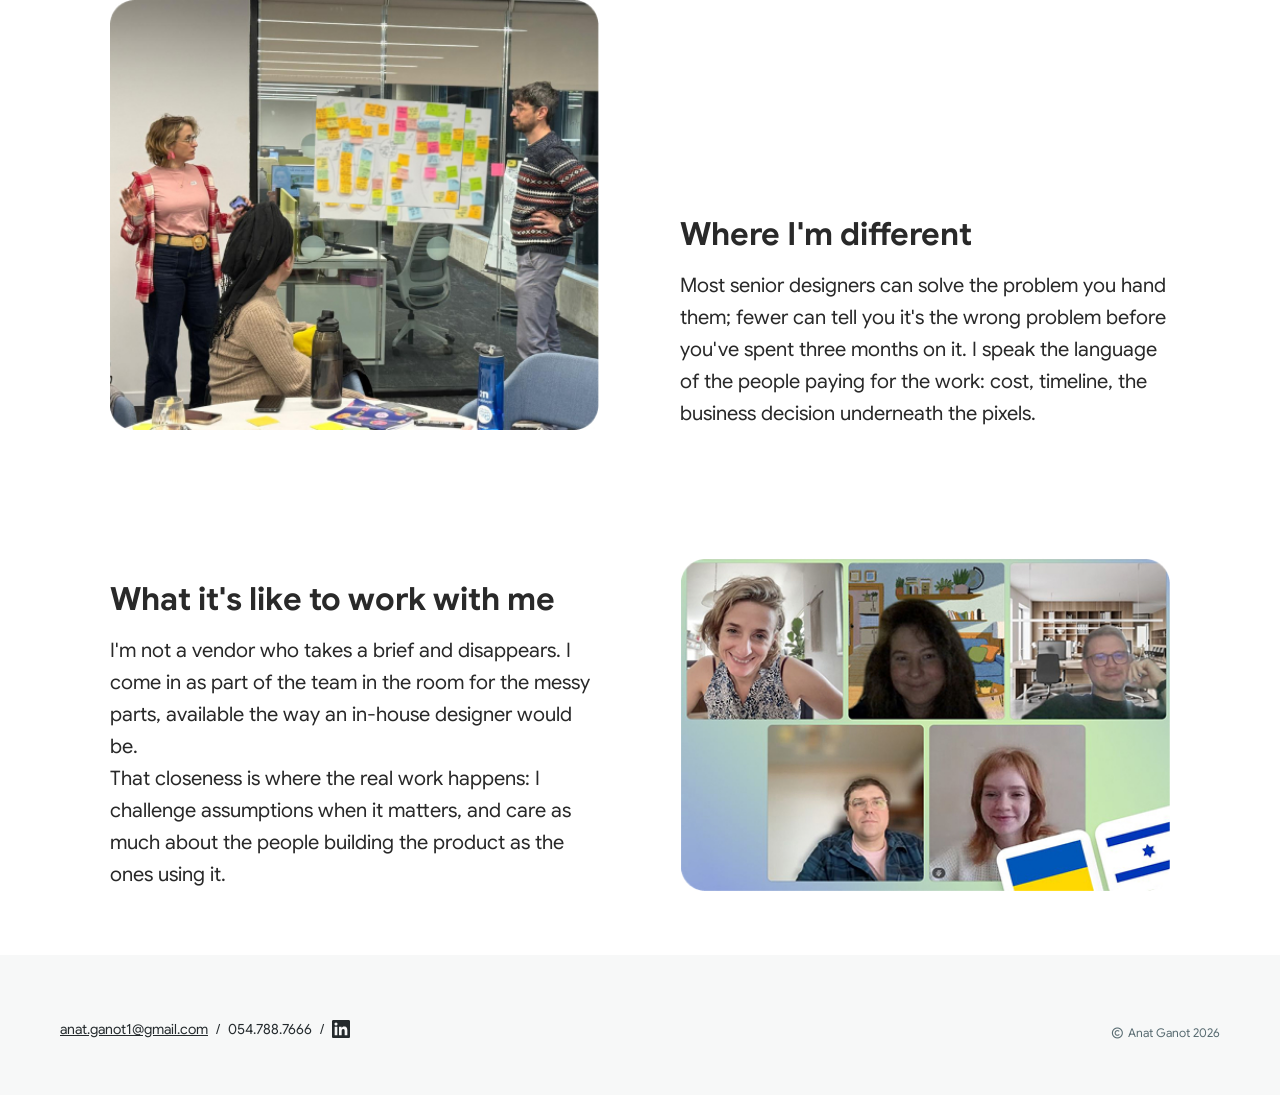
==== commit 41d997a0: "change whatsapp button text" ====
--- a/about.html
+++ b/about.html
@@ -27,7 +27,7 @@
 
       <a href="#" class="btn-whatsapp nav-chat js-whatsapp" role="button">
         <span class="wa-icon" aria-hidden="true"></span>
-        <span>Chat with me now</span>
+        <span>Let's chat</span>
       </a>
 
       <button class="nav-toggle" aria-label="Open menu" aria-expanded="false" aria-controls="mobile-menu">
@@ -129,7 +129,7 @@
   <!-- Floating WhatsApp (mobile only) -->
   <a href="#" class="whatsapp-float js-whatsapp" aria-label="Chat with me on WhatsApp">
     <span class="wa-icon" aria-hidden="true"></span>
-    <span class="whatsapp-float-label">Chat with me now</span>
+    <span class="whatsapp-float-label">Let's chat</span>
   </a>
 
   <script src="main.js?v=20260630"></script>
--- a/styles.css
+++ b/styles.css
@@ -326,7 +326,10 @@
   font-size: var(--t-xs);
   line-height: var(--lh-xs);
   color: var(--neutral-500);
-}
+  text-decoration: none;                 /* looks like text; opens client site in new tab */
+  width: fit-content;                    /* only the text is clickable, not the whole row */
+}
+.card-url:hover { text-decoration: underline; color: var(--paradiso-800); }
 .card-acquired {
   font-size: var(--t-xs);
   color: var(--neutral-500);
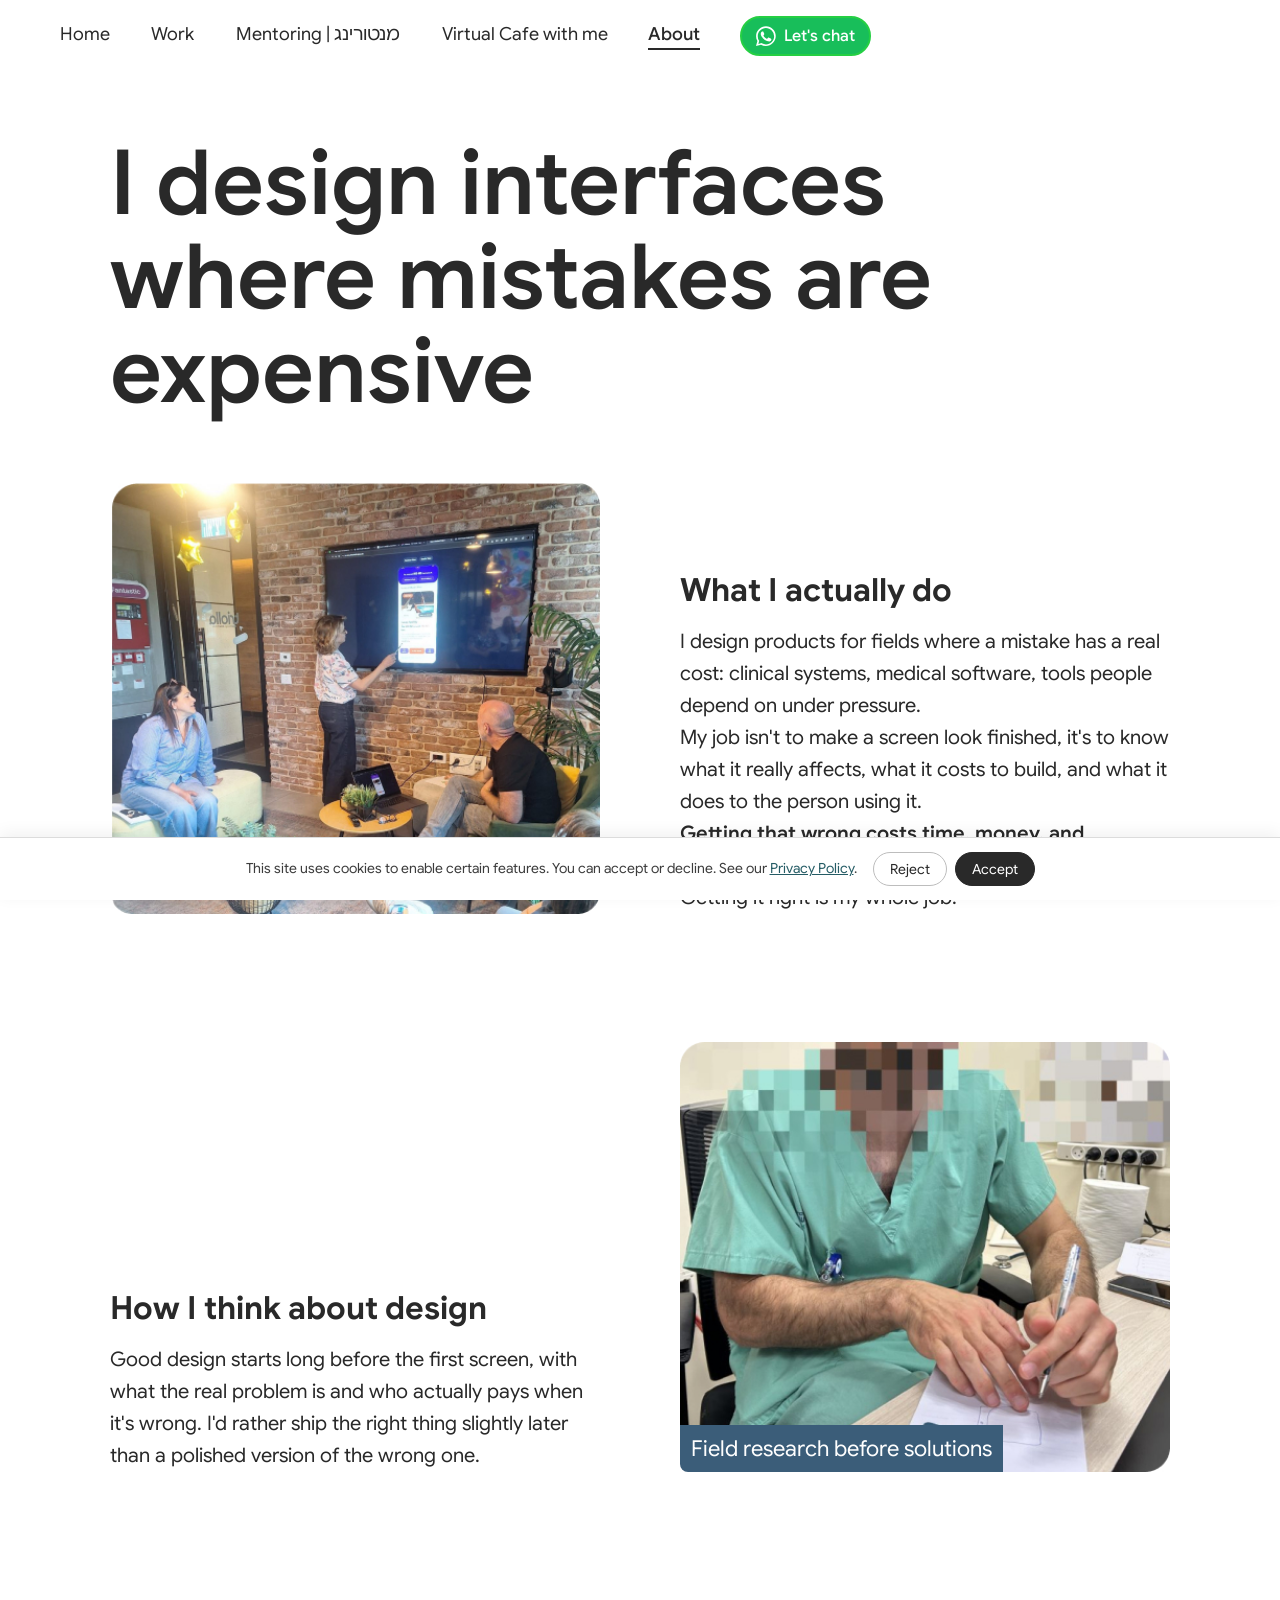
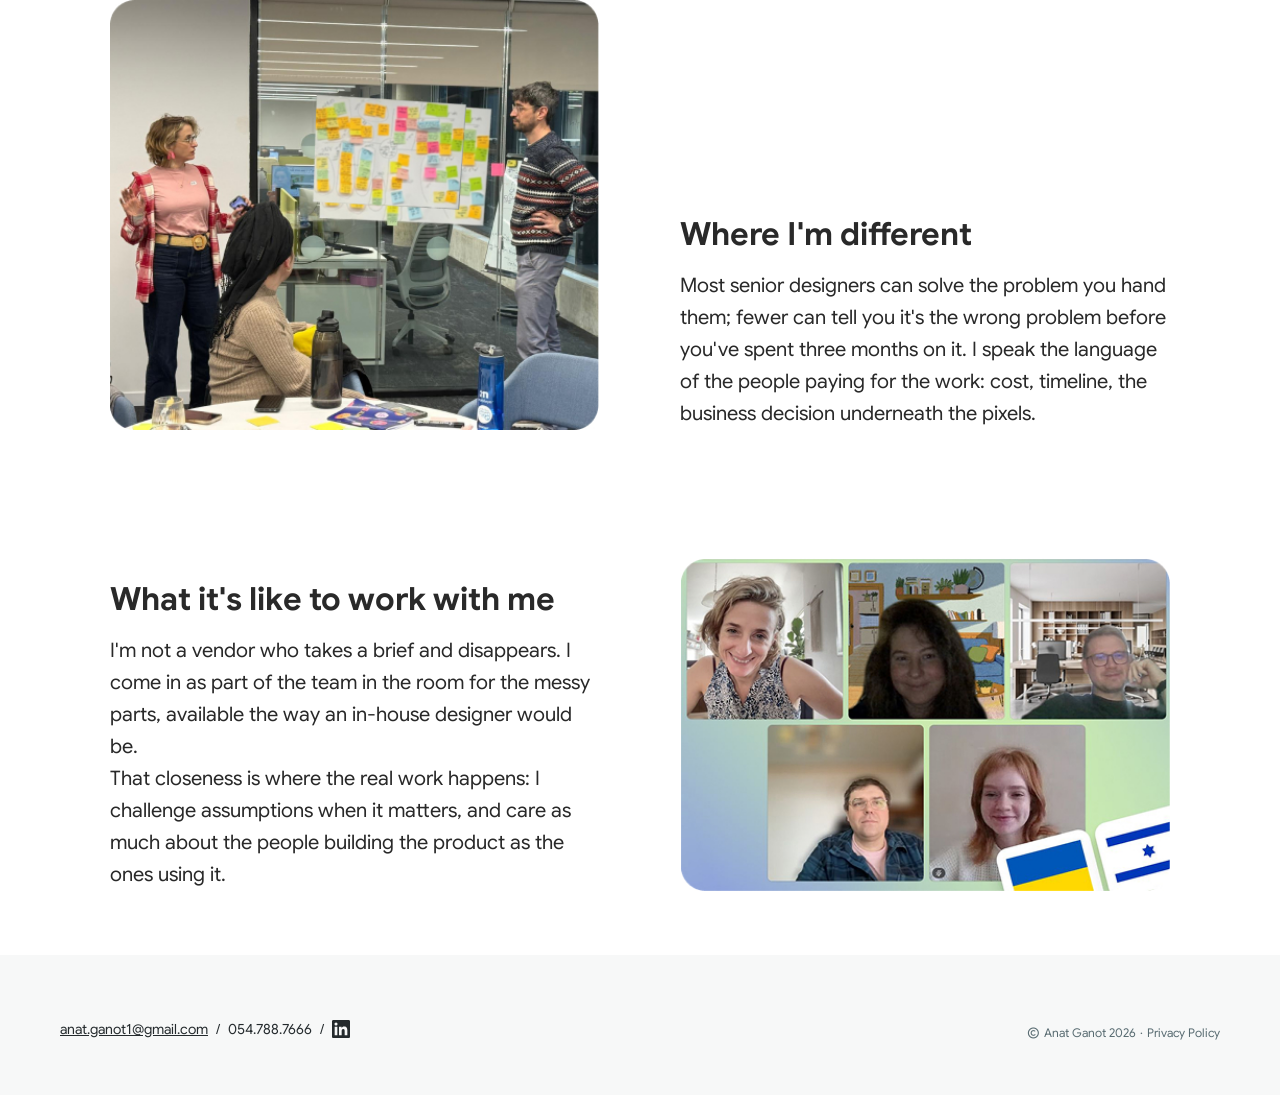
==== commit 6f5ca370: "add privacy policy and cookie consent" ====
--- a/about.html
+++ b/about.html
@@ -9,7 +9,7 @@
   <link rel="preload" href="fonts/GoogleSans-Regular.woff2" as="font" type="font/woff2" crossorigin />
   <link rel="preload" href="fonts/GoogleSans-SemiBold.woff2" as="font" type="font/woff2" crossorigin />
 
-  <link rel="stylesheet" href="styles.css?v=20260630" />
+  <link rel="stylesheet" href="styles.css?v=20260702" />
 </head>
 <body>
 
@@ -122,6 +122,8 @@
       <div class="footer-copy">
         <span class="c">©</span>
         <span>Anat Ganot 2026</span>
+        <span aria-hidden="true">·</span>
+        <a href="privacy.html" class="footer-privacy">Privacy Policy</a>
       </div>
     </div>
   </footer>
@@ -132,6 +134,6 @@
     <span class="whatsapp-float-label">Let's chat</span>
   </a>
 
-  <script src="main.js?v=20260630"></script>
+  <script src="main.js?v=20260702"></script>
 </body>
 </html>
--- a/styles.css
+++ b/styles.css
@@ -875,3 +875,76 @@
     padding: 24px var(--gutter);
   }
 }
+
+/* footer privacy link */
+.footer-privacy { color: #586b71; text-decoration: none; }
+.footer-privacy:hover { text-decoration: underline; }
+
+/* ============================================================
+   LEGAL PAGE (Privacy Policy)
+   ============================================================ */
+.legal { max-width: 760px; margin: 0 auto; padding: 56px var(--gutter) 96px; }
+.legal-title {
+  font-family: var(--font-main);
+  font-weight: 600;
+  font-size: clamp(34px, 5vw, 48px);
+  line-height: 1.1;
+  color: var(--neutral-950);
+  margin: 0 0 8px;
+}
+.legal-updated { font-size: 14px; color: var(--neutral-500); margin: 0 0 32px; }
+.legal-h2 {
+  font-family: var(--font-main);
+  font-weight: 700;
+  font-size: clamp(20px, 2.6vw, 24px);
+  line-height: 1.4;
+  color: var(--neutral-950);
+  margin: 32px 0 8px;
+}
+.legal-text {
+  font-size: clamp(16px, 2vw, 18px);
+  line-height: 1.6;
+  color: var(--neutral-950);
+  margin: 0 0 12px;
+}
+.legal-text a { color: var(--paradiso-800); text-decoration: underline; }
+.legal-note { color: var(--neutral-500); font-size: 15px; margin-top: 24px; }
+
+/* ============================================================
+   COOKIE CONSENT
+   ============================================================ */
+.cookie-bar {
+  position: fixed;
+  left: 0; right: 0; bottom: 0;
+  z-index: 70;
+  background: #fff;
+  border-top: 1px solid var(--neutral-200);
+  box-shadow: 0 -4px 16px rgba(0, 0, 0, 0.06);
+  padding: 14px var(--gutter);
+  display: flex;
+  align-items: center;
+  justify-content: center;
+  gap: 16px;
+  flex-wrap: wrap;
+}
+.cookie-text { margin: 0; font-size: 14px; line-height: 1.4; color: var(--neutral-900); max-width: 720px; }
+.cookie-text a { color: var(--paradiso-800); text-decoration: underline; }
+.cookie-actions { display: flex; gap: 8px; flex-shrink: 0; }
+.cookie-btn {
+  font-family: var(--font-main);
+  font-size: 14px;
+  line-height: 1;
+  cursor: pointer;
+  border-radius: 999px;
+  padding: 9px 16px;
+  border: 1px solid var(--neutral-300);
+  background: #fff;
+  color: var(--neutral-950);
+}
+.cookie-btn:hover { filter: brightness(0.97); }
+.cookie-accept, .cookie-accept-inline {
+  background: var(--neutral-950);
+  color: #fff;
+  border-color: var(--neutral-950);
+}
+.cookie-accept-inline { margin-top: 12px; }
